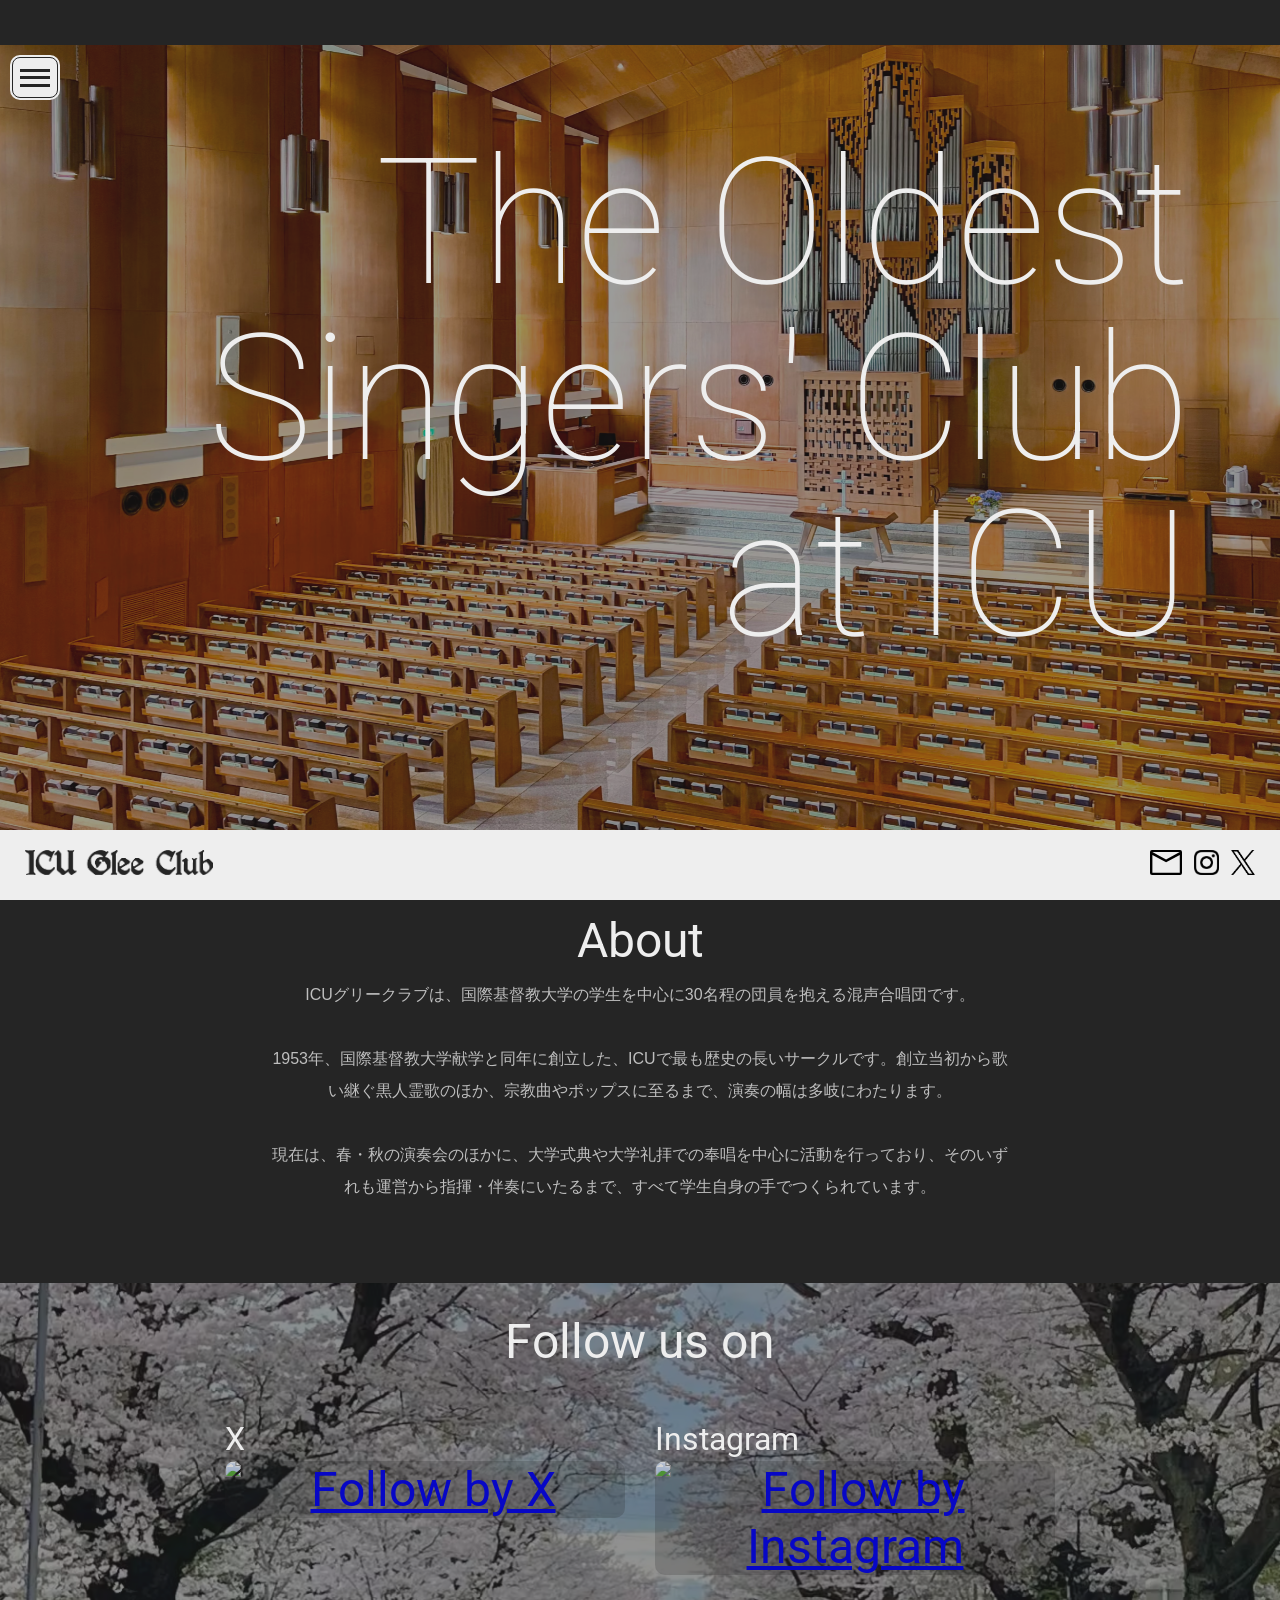
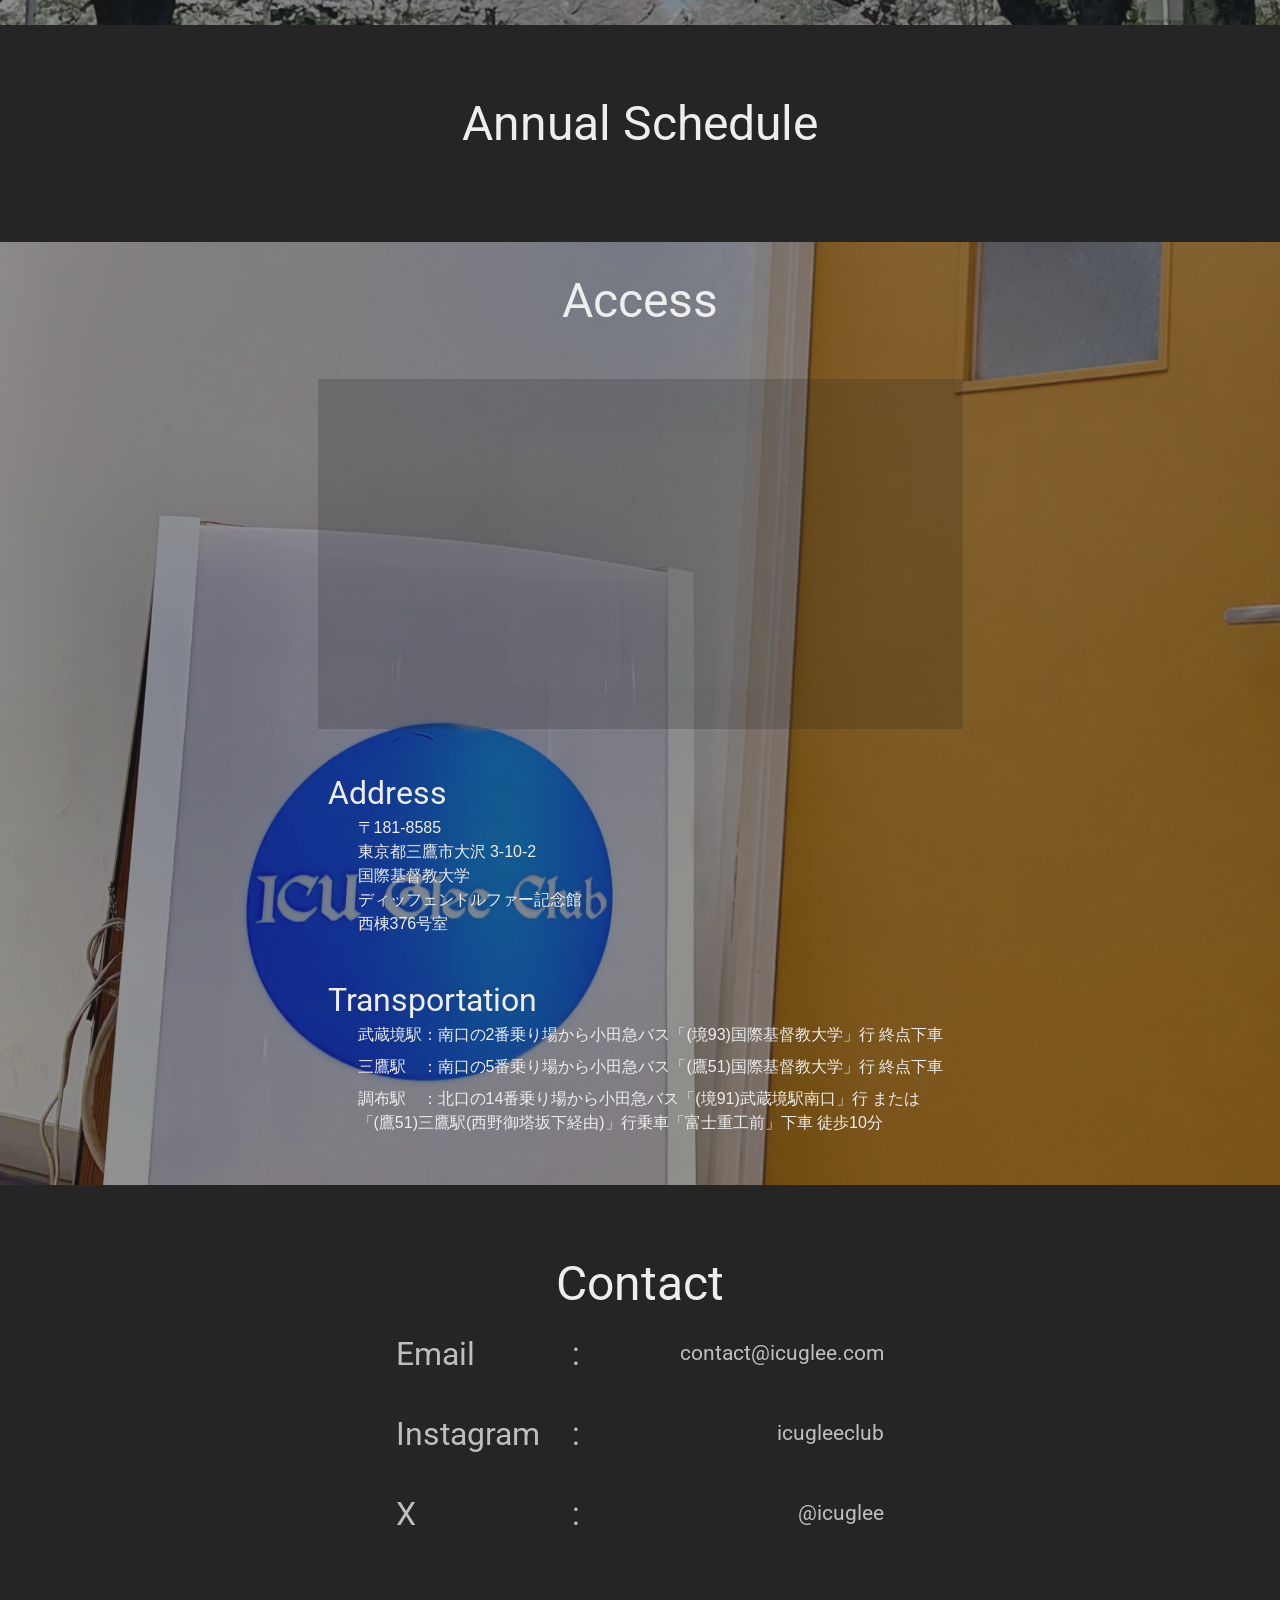
==== index.html @ fc936400 "公開可能" ====
<!DOCTYPE html>
<html lang="ja">
  <head>
    <meta charset="UTF-8">
    <title>ICU Glee Club</title>
    
    <meta name="description" content="ICU Glee Clubの公式ホームページです。">
    <meta name="viewport" content="width=device-width, initial-scale=1.0">

    <link rel="icon" href="assets/icon/favicon.ico">

    <link rel="stylesheet" href="style.css">

    <link rel="preconnect" href="https://fonts.googleapis.com">
    <link rel="preconnect" href="https://fonts.gstatic.com" crossorigin>
    <link href="https://fonts.googleapis.com/css2?family=Roboto:wght@100&display=swap" rel="stylesheet">

  </head>

 

  <body>
    <header>
      <div class="menu_overlay"></div>
      <div class="menu">
        <div class="wrapper">
          <div class="menu_bg">
            <div class="menu_item_wrapper">
              <div class="menu_item">
                <a href="#Top">Top</a>
              </div>
              <div class="menu_item">
                <a href="#About">About</a>
              </div>
              <div class="menu_item">
                <a href="#Follow us on">Follow us on</a>
              </div>
              <div class="menu_item">
                <a href="#Annual Schedule">Annual Schedule</a>
              </div>
              <div class="menu_item">
                <a href="#Access">Access</a>
              </div>
              <div class="menu_item">
                <a href="#Contact">Contact</a>
              </div>
            </div>
          </div>
          <div class="menu_button">
            <div class="wrapper">
              <span ></span>
              <span ></span>
              <span ></span>
            </div>
          </div>
        </div>
      </div>
    </header>

    <footer>
      <div class="logo_left">
        <img src="assets/images/gleeicon.PNG" alt="Glee Club Icon" class="logo">
      </div>
      <div class="logo_right">
        <a class="button_wrapper_icon" href="mailto:contact@icuglee.com">
          <img src="assets/images/email.svg" alt="Contact us by email" class="logo">
        </a>
        <a class="button_wrapper_icon" href="https://www.instagram.com/icugleeclub?igsh=bjZtYjdlNm5kbTd0" target="_blank">
          <img src="assets/images/instagram.png" alt="Follow by Instagram" class="logo">
        </a>
        <a class="button_wrapper_icon" href="https://x.com/icuglee?s=20" target="_blank">
          <img src="assets/images/x.png" alt="Follow by X" class="logo">
        </a>
      </div>
    </footer>

    <div class="bg_chapel"></div>
    <section class="page">
      <section class="window">
        The Oldest<br>
        Singers' Club<br>
        at ICU
      </section>

      <section class="black_margin" id="About">
        About
        <div class="content">
          ICUグリークラブは、国際基督教大学の学生を中心に30名程の団員を抱える混声合唱団です。<br>
          <br>
          1953年、国際基督教大学献学と同年に創立した、ICUで最も歴史の長いサークルです。創立当初から歌い継ぐ黒人霊歌のほか、宗教曲やポップスに至るまで、演奏の幅は多岐にわたります。<br>
          <br>現在は、春・秋の演奏会のほかに、大学式典や大学礼拝での奉唱を中心に活動を行っており、そのいずれも運営から指揮・伴奏にいたるまで、すべて学生自身の手でつくられています。
        </div>
      </section>

      <section class="parallax_window" id="Follow us on"> <!-- Social Media -->
        <div class="parallax_bg" id="follow_parallax"></div>
        <div class="parallax_inner">
          <div class="social_media">
             Follow us on
             <div class="social_media_wrapper">
               <div class="social_media_item">
                 <div class="social_media_name">X</div>
                 <div class="social_media_button">
                   <a href="https://x.com/icuglee?s=20" target="_blank">
                     <img src="assets/images/x_profile.png" alt="Follow by X">
                   </a>
                   <div class="social_media_overlay"></div>
                   
                 </div>
               </div>
               <div class="social_media_item">
                 <div class="social_media_name">Instagram</div>
                 <div class="social_media_button">
                   <a href="https://www.instagram.com/icugleeclub?igsh=bjZtYjdlNm5kbTd0" target="_blank">
                     <img src="assets/images/instagram_profile.png" alt="Follow by Instagram">
                   </a>
                   <div class="social_media_overlay"></div>
                 </div>
               </div>
             </div>
          </div>
        </div>
      </section>

      <section class="black_margin" id="Annual Schedule">
        Annual Schedule
        <div class="content" id="schedule_list"></div>
      </section>
      
      <section class="parallax_window" id="Access"> <!-- Access -->
        <div class="parallax_bg" id="access_parallax"></div>
        <div class="parallax_inner">
          <div class="access">
            Access
            <div class="access_wrapper">
              <div class="map_wrapper">
                <iframe src="https://www.google.com/maps/embed?pb=!1m18!1m12!1m3!1d7445.149527722749!2d139.5318832481841!3d35.6861838864046!2m3!1f0!2f0!3f0!3m2!1i1024!2i768!4f13.1!3m3!1m2!1s0x6018ef898dc55555%3A0x7d8f0bcd56ca8e04!2z5Zu96Zqb5Z-6552j5pWZ5aSn5a2m!5e0!3m2!1sja!2sjp!4v1780211001448!5m2!1sja!2sjp" 
                  width="600" 
                  height="450" 
                  style="border:0;" 
                  allowfullscreen="" 
                  loading="lazy" 
                  referrerpolicy="no-referrer-when-downgrade">
                </iframe>
                <div class="access_overlay"></div>
              </div>
              <div class="access_data_wrapper">
                <div class="access_item">
                  <span class="access_title">Address</span>
                  <div class="address">
                    <div class="access_text">
                      〒181-8585<br>
                      東京都三鷹市大沢 3-10-2<br>
                      国際基督教大学<br>
                      ディッフェンドルファー記念館<br>
                      西棟376号室
                    </div>
                  </div>
                </div>
                <div class="access_item">
                  <span class="access_title">Transportation</span>
                  <div class="transportation">
                    <div class="access_text">武蔵境駅：南口の2番乗り場から小田急バス「(境93)国際基督教大学」行 終点下車</div>
                    <div class="access_text">三鷹駅　：南口の5番乗り場から小田急バス「(鷹51)国際基督教大学」行 終点下車</div>
                    <div class="access_text">調布駅　：北口の14番乗り場から小田急バス「(境91)武蔵境駅南口」行 または「(鷹51)三鷹駅(西野御塔坂下経由)」行乗車「富士重工前」下車 徒歩10分</div>
                  </div>
                </div>
              </div>

            </div>
          </div>
          
        </div>
      </section>
      
      <section class="black_margin" id="Contact">
        Contact
        <div class="content">
          <div class="contact_info">
            <div class="contact_row">
              <span class="label">Email</span>
              <span class="separator">:</span>
              <a href="mailto:contact@icuglee.com">contact@icuglee.com</a>
            </div>
            
            <div class="contact_row">
              <span class="label">Instagram</span>
              <span class="separator">:</span>
              <a href="https://www.instagram.com/icugleeclub?igsh=bjZtYjdlNm5kbTd0">icugleeclub</a>
            </div>

            <div class="contact_row">
              <span class="label">X</span>
              <span class="separator">:</span>
              <a href="https://x.com/icuglee?s=20">@icuglee</a>
            </div>
          </div>
        </div>
      </section>


    </section>

    <div class="footer_margin"></div>

    <script src="script.js"></script>
  </body>
</html>
---- style.css ----
html {
  font-family: "Roboto", sans-serif;
  font-size: 16px;
  overscroll-behavior: none;
  scroll-behavior: smooth;
}

body {
  margin: 0;
  background-color: rgb(37, 37, 37);
  
}

/* menu */
header {
  position: relative;
  height: 45px;
  background-color: rgb(37, 37, 37);
  z-index: 1000;
}

.menu {
  position: absolute;
  top: 55px;
  left: 10px;
}

.menu.fix {
  position: fixed;
  top: 10px;
  left: 10px;
}

.wrapper {
  position: relative;
  width: 100%;
  height: 100%;
  z-index: 1000;
}

.menu_bg {
  position: relative;
  width: 50px;
  height: 45px;
  background-color: rgb(238, 238, 238);
  border-radius: 10px;
  transition: all 0.6s 0.3s;
  display: flex;
  flex-direction: column;
}

.menu_bg::before {
  content: "";

  position: absolute;
  inset: 2px;

  border: 1.5px solid rgb(37, 37, 37);
  border-radius: 8px;

  pointer-events: none;
}

.menu_bg.pressed {
  height: 312px;
  width: 281px;
  transition: all 0.6s;
}

.menu_item_wrapper {
  margin-top: 47px;
  margin-left: 25px;
  margin-bottom: 25px;
  margin-right: 25px;
  display: flex;
  flex-direction: column;
  gap: 3px;

  pointer-events: none;
}
.menu_item {
  position: relative;
  opacity: 0;
  color: rgb(37, 37, 37);
  font-size: 2rem;
  z-index: 1000;  
  pointer-events: auto;
  transition: opacity 0.3s 0s;
}


.menu_item a {
  position: relative;
  color: inherit;
  text-decoration: none;
  z-index: 1000;
}

.menu_item.show {
  opacity: 1;
  transition: opacity 0.3s 0.7s;
}

.menu_button {
  position:absolute;
  top: 0px;
  left: 0px;
  width: 50px;
  height: 45px;
  border-radius: 10px;
}

.menu_button span {
  position: absolute;
  width: 30px;
  height: 3px;
  background-color: rgba(37,37,37);
  left: 10px;
}

.menu_button span:nth-of-type(1) {
  top: 13.5px;
}
.menu_button span:nth-of-type(2) {
  top: 21px;
  opacity: 1;
  transition: opacity 0s 0.3s;
}
.menu_button span:nth-of-type(3) {
  top: 28.5px;
}

@keyframes menu_3toX_1 {
  0% {
    top: 13.5px;
    rotate: 0deg;
  }
  50% {
    top: 21px;
    rotate: 0deg;
  }
  100% {
    top: 21px;
    rotate: 45deg;
  }
}

@keyframes menu_Xto3_1 {
  0% {
    top: 21px;
    rotate: 45deg;
  }
  50% {
    top: 21px;
    rotate: 0deg;
  }
  100% {
    top: 13.5px;
    rotate: 0deg;
  }
}

@keyframes menu_3toX_3 {
  0% {
    top: 28.5px;
    rotate: 0deg;
  }
  50% {
    top: 21px;
    rotate: 0deg;
  }
  100% {
    top: 21px;
    rotate: -45deg;
  }
}

@keyframes menu_Xto3_3 {
  0% {
    top: 21px;
    rotate: -45deg;
  }
  50% {
    top: 21px;
    rotate: 0deg;
  }
  100% {
    top: 28.5px;
    rotate: 0deg;
  }
}

.menu_button.pressed span:nth-of-type(1) {
  animation: menu_3toX_1 0.6s forwards;
}
.menu_button.closed span:nth-of-type(1) {
  animation: menu_Xto3_1 0.6s forwards;
}

.menu_button.pressed span:nth-of-type(2) {
  opacity: 0;
}
.menu_button.closed span:nth-of-type(2) {
  opacity: 1;
}

.menu_button.pressed span:nth-of-type(3) {
  animation: menu_3toX_3 0.6s forwards;
}
.menu_button.closed span:nth-of-type(3) {
  animation: menu_Xto3_3 0.6s forwards;
}

.menu_overlay {
  position: fixed;
  inset: 0;
  
  pointer-events: none;
  
  background: rgba(0,0,0,0.4);
  opacity: 0;
  
  transition: 0.6s;
}

.menu_overlay.show {
  opacity: 1; 
  pointer-events: auto;
}



/* footer */
footer {
  position: fixed;
  bottom: 0;
  left: 0;
  width: 100%;
  height: 70px;
  padding: 25px;
  padding-top: 20px;
  box-sizing: border-box;

  background-color: rgb(238, 238, 238);

  display: flex;
  justify-content: space-between;
  align-items: center;

  z-index: 1000;
}

.logo_left {
  height: 25px;
  width: auto;

  display: flex;
  align-items: center;
}

.logo_right {
  height: 25px;
  width: auto;

  display: flex;
  align-items: center;
  gap: 12px;
}

.logo {
  height: 25px;
  width: auto;
}

.button_wrapper_icon {
  height: 25px;
  width: auto;
}

.footer_margin {
  height: 70px;
}

/* background */
.bg_chapel {
  position: fixed;
  inset: 0;

  top: 0;
  left: 0;
  width: 100%;
  height: 100%;
  background-image: url("assets/images/chapel.avif");
  background-size: cover;
  background-position: center top;
  background-repeat: no-repeat;

  z-index: -1;
}

.bg_wrapper {
  position: relative;
  inset: 0;
  width:auto;
  height: auto;
  z-index: -1;
}

/* page */
.page {
  position: relative;
  width: 100%;
  height: auto;
}

.margin_box_top {
  height: 45px;
  background-color: rgb(37, 37, 37);
}

.window {
  padding: 7vw;
  padding-bottom: 14vw;
  color: rgb(238, 238, 238);
  background-color:rgba(37, 37, 37, 0.45);
  font-family: "Roboto",sans-serif;
  font-size: 11rem;
  font-weight: 100;
  text-align: right;
  line-height: 1;

  pointer-events: none;
}

/* widthが688px以下ならwindowのfontを調整 */
@media (max-width: 688px) {
  .window {
    font-size: 6.5rem;
    padding-top: 10vw;
  }
}


.black_margin {
  position: relative;
  background-color: rgb(37, 37, 37);
  padding: 70px 35px;
  color: rgb(238, 238, 238);

  text-align: center;
  font-size: 3rem;
  overflow: hidden;
}

.black_margin_decoration{
  position: absolute;
  opacity: 0.05;
  pointer-events: none;
  user-select: none;
  justify-content: center;
}

.content {
  max-width: 744px;
  margin: 10px auto;
  box-sizing: border-box;

  color: rgb(190,  190, 190);

  font-size: 1rem;
  text-align: center;
  font-family: "noto sans jp", sans-serif;

  line-height: 2;
}


/* social media */
.parallax_window {
  position: relative;
  overflow: hidden;
  min-height: 10vh;
  background-color: rgba(37, 37, 37, 0.5);
}

.parallax_bg {
  position: absolute;
  top: -50%;
  left: 0;
  width: 110%;
  height: 170%;

  background-size: cover;
  background-position: center center;
  will-change: transform;
  z-index: -1;
}

.parallax_inner {
  position: relative;
}

.social_media {
  color: rgb(238, 238, 238);
  text-align: center;
  font-size: 3rem;
  margin-top: 30px;
}

.social_media_wrapper {
  padding: 50px;
  display: flex;
  align-items: flex-start;
  flex-wrap: wrap;
  justify-content: center ;
  gap: 30px;
}

.social_media_item {
  position: relative;
}

.social_media_button {
  position: relative;
  width: fit-content;
  overflow: hidden;
  border-radius: 10px;
}

.social_media_button a {
  display: block;
}

.social_media_button img{
  width: clamp(300px, 40vw, 400px);
  height: auto;
  display: block;
}

.social_media_name {
  color: rgb(238, 238, 238);
  text-align: left;
  font-size: 2rem;
  margin-bottom: 3px;
}


.social_media_overlay {
  position: absolute;
  top: 0;
  left: 0;
  width: 100%;
  height: 100%;
  background-color: rgba(37, 37, 37, 0.2);
  pointer-events: none;
}

#schedule_list {
  text-align: left;
  display: flex;
  flex-wrap: wrap;
  gap: 30px;
  justify-content: center;
}

.schedule {
  width: 200px;
}

.month {
  font-size: 2rem;
}

.event {
  font-size: 1rem;
}

#access_parallax {
  background-image: url("assets/images/bushitsu.avif");
}

#follow_parallax {
  background-image: url("assets/images/kassouro.avif");
}

.access {
  color: rgb(238, 238, 238);
  text-align: center;
  font-size: 3rem;
  margin-top: 30px;
  justify-content: center;
  align-items: center;
  display: flex;
  flex-direction: column;
}

.access_wrapper {
  width: 70vw;
  max-width: 625px;
  padding: 50px;
  display: flex;
  flex-direction: column;
  align-items: center;
  gap: 30px;

}

.map_wrapper {
  position: relative;
  width: 70vw;
  max-width: 645px;
  height: 350px;
}

.map_wrapper iframe {
  width: 100%;
  height: 100%;
  border: none;
}

.access_overlay {
  position: absolute;
  inset: 0;
  background: rgba(37, 37, 37, 0.2);
  pointer-events: none;
}

.access_data_wrapper {
  width: 100%;
  height: auto;
  display: flex;
  flex-direction: column;
  text-align: left;
  font-family: "roboto", sans-serif;
  gap: 30px;
}

.address {
  width: 100%;
  height: 100%;
  font-size: 2rem;
  font-family: "noto sans jp", sans-serif;
  line-height: 1.1;
}
.transportation {
  width: 100%;
  height: 100%;
  font-size: 2rem;
  font-family: "noto sans jp", sans-serif;
  display: flex;
  flex-direction: column;
  gap: 8px;
}
.access_title {
  font-size: 2rem;
}

.access_text {
  font-size: 1rem;
  line-height: 1.5;
  padding-left: 30px;
}



.contact_info {
  display: flex;
  flex-direction: column;
  gap: 1rem;
  font-family: "roboto", sans-serif;
}

.contact_row {
  margin: 0 10vw;
  display: grid;
  grid-template-columns: 170px 20px 1fr;
  align-items: center;
}

.contact_row a{
  text-align: right;
  position: relative;
  color: inherit;
  text-decoration: none;
  font-size: 1.3rem;
}

.label {
  text-align: left;
  font-size: 2rem;
}

.separator {
  text-align: center;
  font-size: 2rem;
}
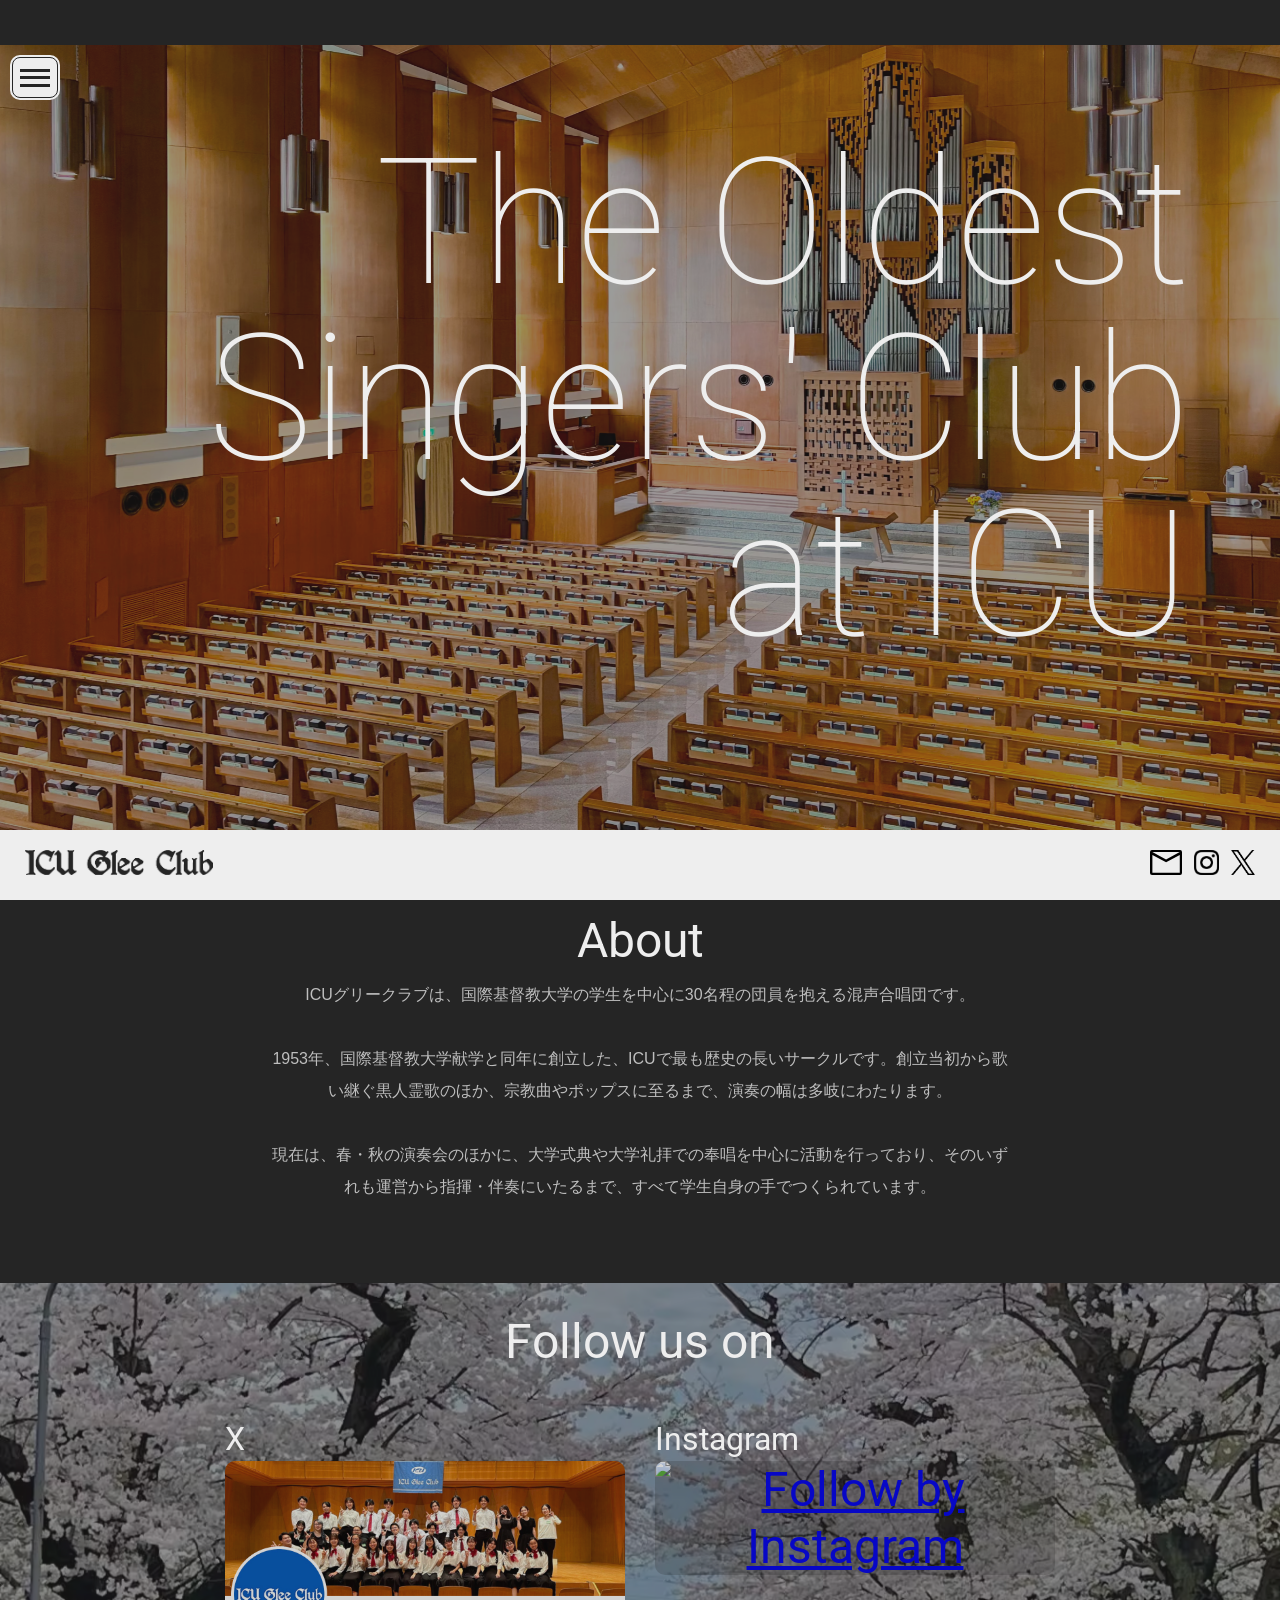
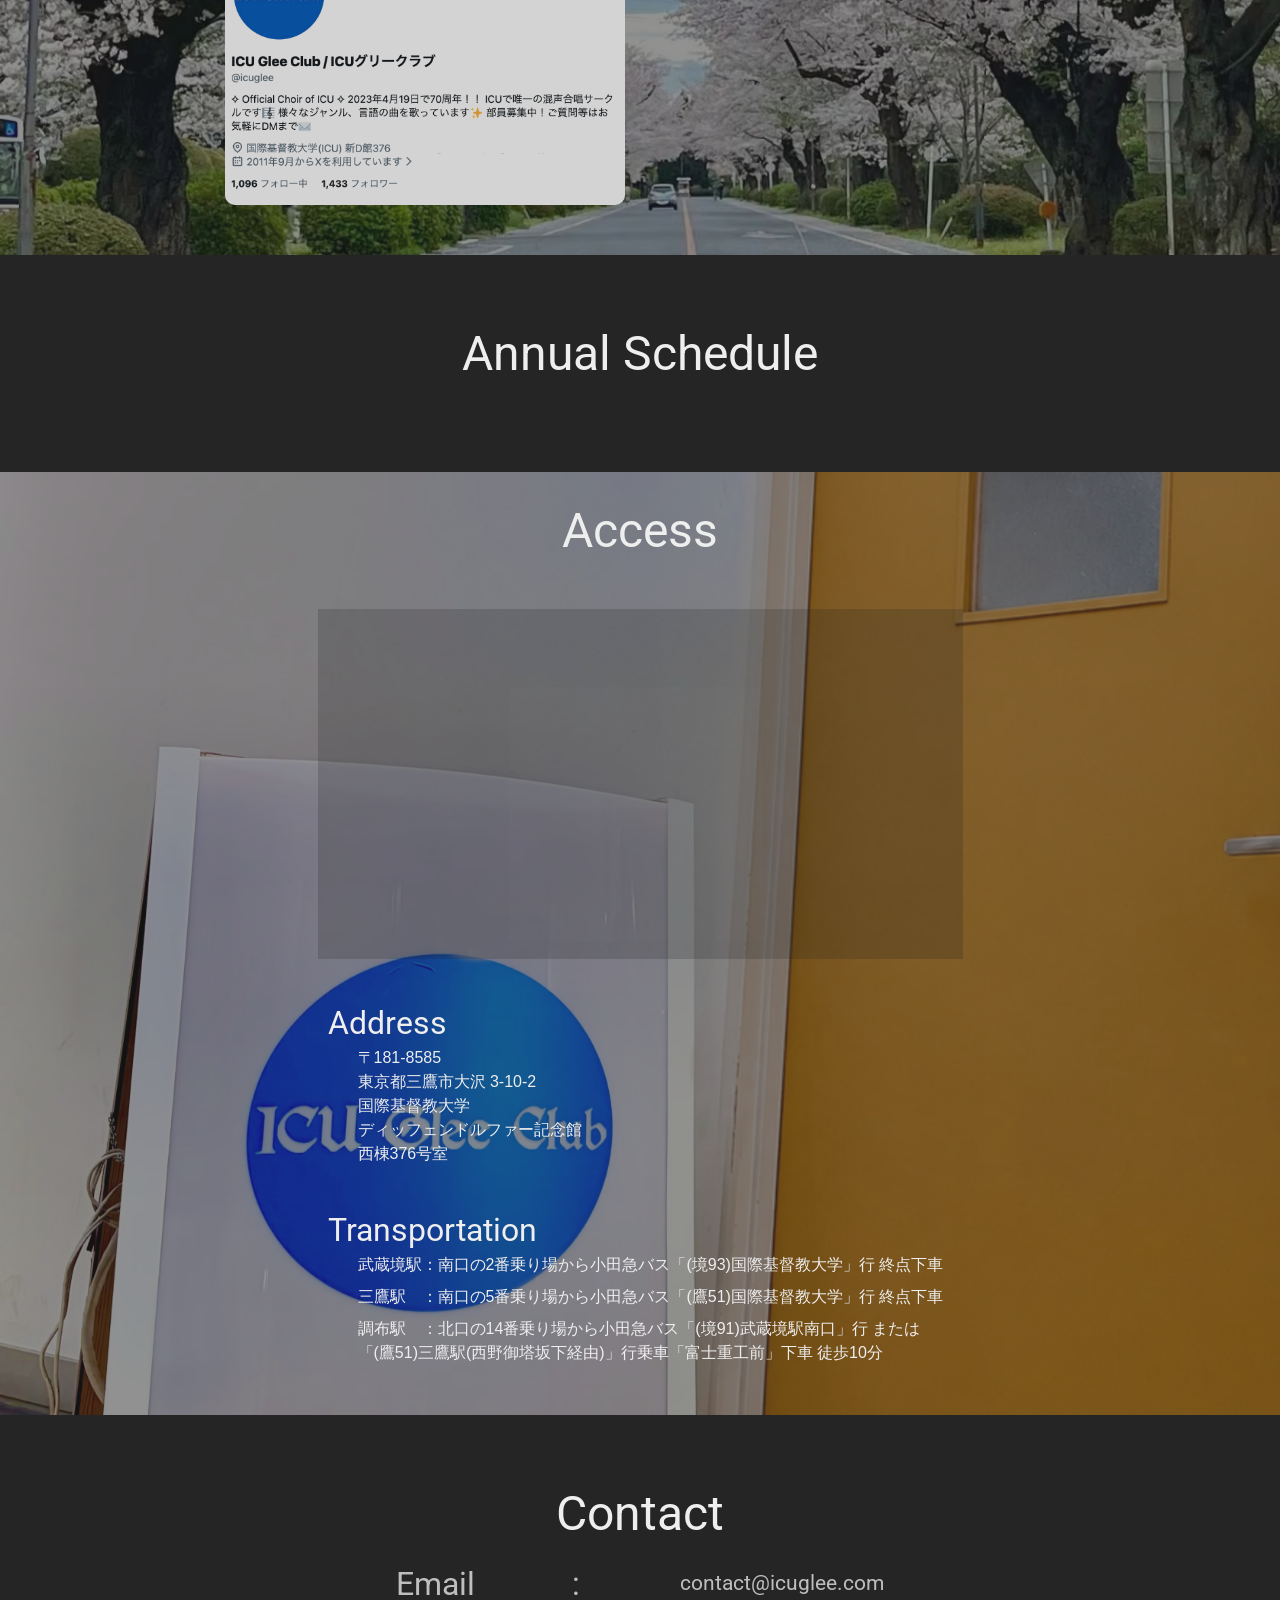
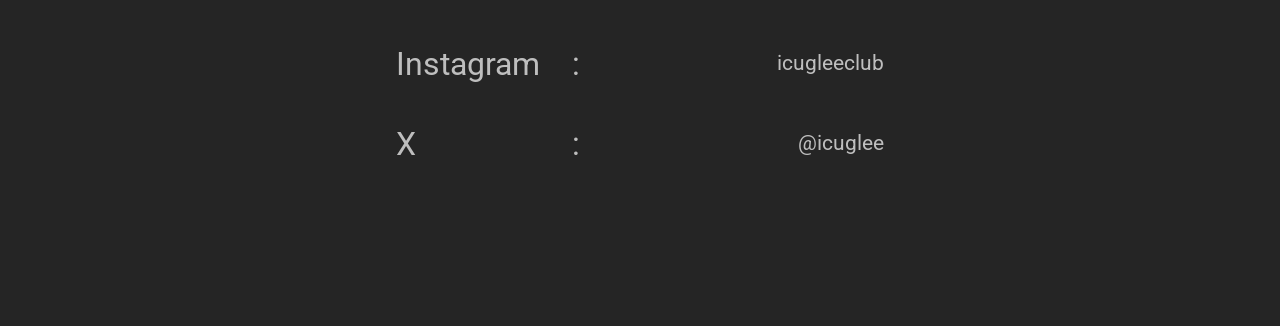
==== commit 58b9c7d9: "相対パスに" ====
--- a/index.html
+++ b/index.html
@@ -59,17 +59,17 @@
 
     <footer>
       <div class="logo_left">
-        <img src="assets/images/gleeicon.PNG" alt="Glee Club Icon" class="logo">
+        <img src="./assets/images/gleeicon.PNG" alt="Glee Club Icon" class="logo">
       </div>
       <div class="logo_right">
         <a class="button_wrapper_icon" href="mailto:contact@icuglee.com">
-          <img src="assets/images/email.svg" alt="Contact us by email" class="logo">
+          <img src="./assets/images/email.svg" alt="Contact us by email" class="logo">
         </a>
         <a class="button_wrapper_icon" href="https://www.instagram.com/icugleeclub?igsh=bjZtYjdlNm5kbTd0" target="_blank">
-          <img src="assets/images/instagram.png" alt="Follow by Instagram" class="logo">
+          <img src="./assets/images/instagram.png" alt="Follow by Instagram" class="logo">
         </a>
         <a class="button_wrapper_icon" href="https://x.com/icuglee?s=20" target="_blank">
-          <img src="assets/images/x.png" alt="Follow by X" class="logo">
+          <img src="./assets/images/x.png" alt="Follow by X" class="logo">
         </a>
       </div>
     </footer>
@@ -102,7 +102,7 @@
                  <div class="social_media_name">X</div>
                  <div class="social_media_button">
                    <a href="https://x.com/icuglee?s=20" target="_blank">
-                     <img src="assets/images/x_profile.png" alt="Follow by X">
+                     <img src="./assets/images/x_profile.png" alt="Follow by X">
                    </a>
                    <div class="social_media_overlay"></div>
                    
@@ -112,7 +112,7 @@
                  <div class="social_media_name">Instagram</div>
                  <div class="social_media_button">
                    <a href="https://www.instagram.com/icugleeclub?igsh=bjZtYjdlNm5kbTd0" target="_blank">
-                     <img src="assets/images/instagram_profile.png" alt="Follow by Instagram">
+                     <img src="./assets/images/instagram_profile.png" alt="Follow by Instagram">
                    </a>
                    <div class="social_media_overlay"></div>
                  </div>
@@ -203,7 +203,7 @@
 
     <div class="footer_margin"></div>
 
-    <script src="script.js"></script>
+    <script src="./script.js"></script>
   </body>
 </html>
 
